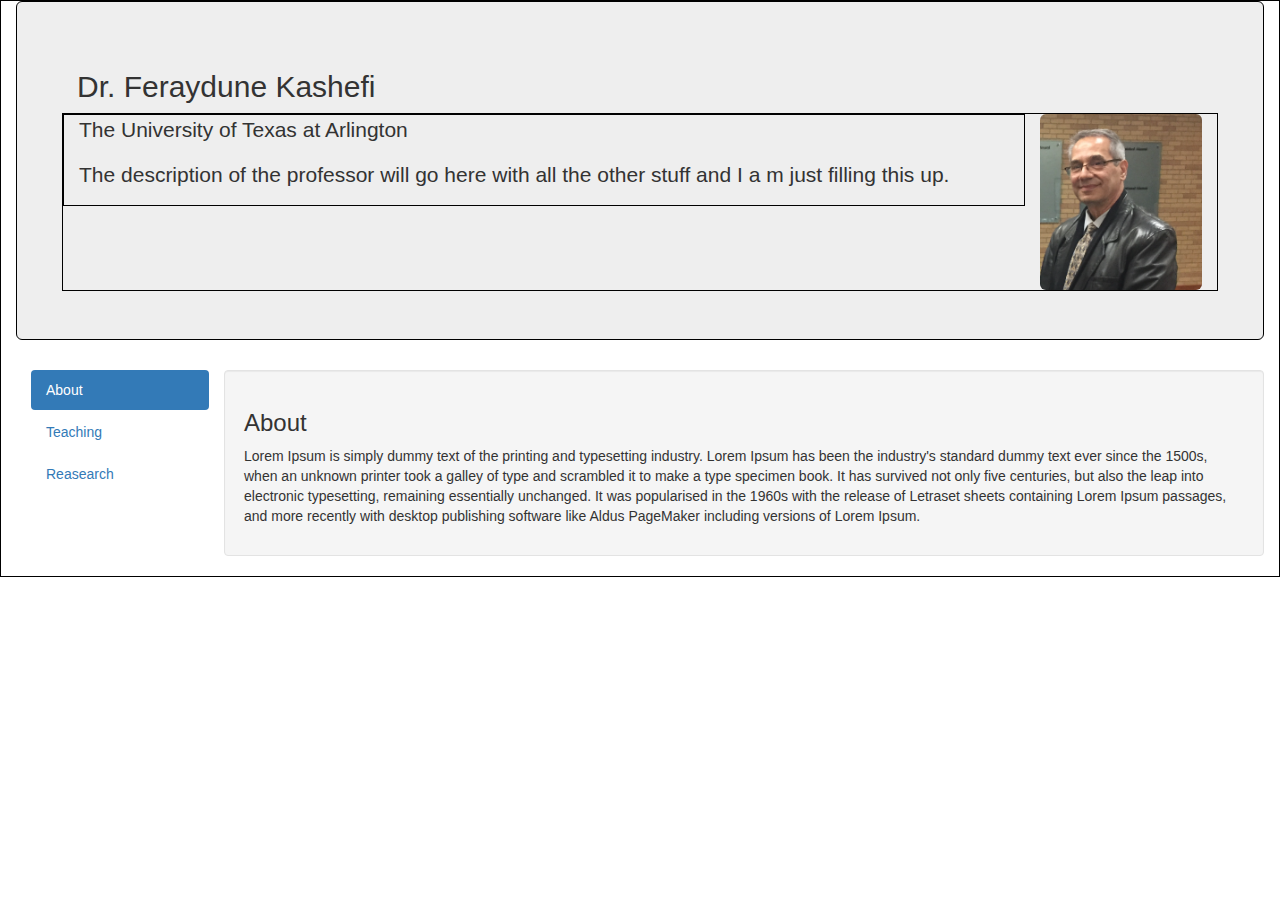
==== index.html @ 4facb477 "Initial commit with files" ====
<!doctype html>
<html lang='en'>
<head>
<meta name="viewport" content="width=device-width, initial-scale=1.0">
<meta charset="utf-8">
<meta http-equiv="X-UA-Compatible" content="IE=edge">
<link href="css/bootstrap.min.css" rel="stylesheet" media="screen">
<script src="js/jquery-latest.js"></script>
<!-- Custom styles for this template -->
<link href="css/pagespecidfic.css" rel="stylesheet">
<title>
Dr. Feraydune Kashefi - The University of Texas at Arlington
</title>
</head>
<body>
<div class="container-fluid" style="border:1px solid black">
	<div class="jumbotron clearfix" style="border:1px solid black">
        <h2>Dr. Feraydune Kashefi</h2>
        <div class="row" style="border:1px solid black">
        <div class="col-xs-10" style="border:1px solid black">
        <p>The University of Texas at Arlington</p>
        <p>The description of the professor will go here with all the other stuff and  I a m just filling this up.</p>
        </div>
        <div class="col-xs-2" style="display:table-cell;float:none;vertical-align:middle">
        <img src="kashefi.png" class='img-rounded img-responsive' />
        </div>
		</div>
</div>
	<div class="row">
	<div class='col-xs-12'>
		<div class="col-xs-2">
			<ul class="nav nav-pills nav-stacked">
  <li role="presentation" class="active"><a href="#">About</a></li>
  <li role="presentation"><a href="#">Teaching</a></li>
  <li role="presentation"><a href="#">Reasearch</a></li>
</ul>
		</div>
		<div class="well col-xs-10">
<h3>About</h3>
<p>Lorem Ipsum is simply dummy text of the printing and typesetting industry. Lorem Ipsum has been the industry's standard dummy text ever since the 1500s, when an unknown printer took a galley of type and scrambled it to make a type specimen book. It has survived not only five centuries, but also the leap into electronic typesetting, remaining essentially unchanged. It was popularised in the 1960s with the release of Letraset sheets containing Lorem Ipsum passages, and more recently with desktop publishing software like Aldus PageMaker including versions of Lorem Ipsum.</p>
</div>
	</div>
	</div>
</div>
<!-- Bootstrap core JavaScript
================================================== -->
<!-- Placed at the end of the document so the pages load faster -->
<script src="js/bootstrap.min.js"></script>
<script src="js/bootstrap.js"></script>
</body>
</html>
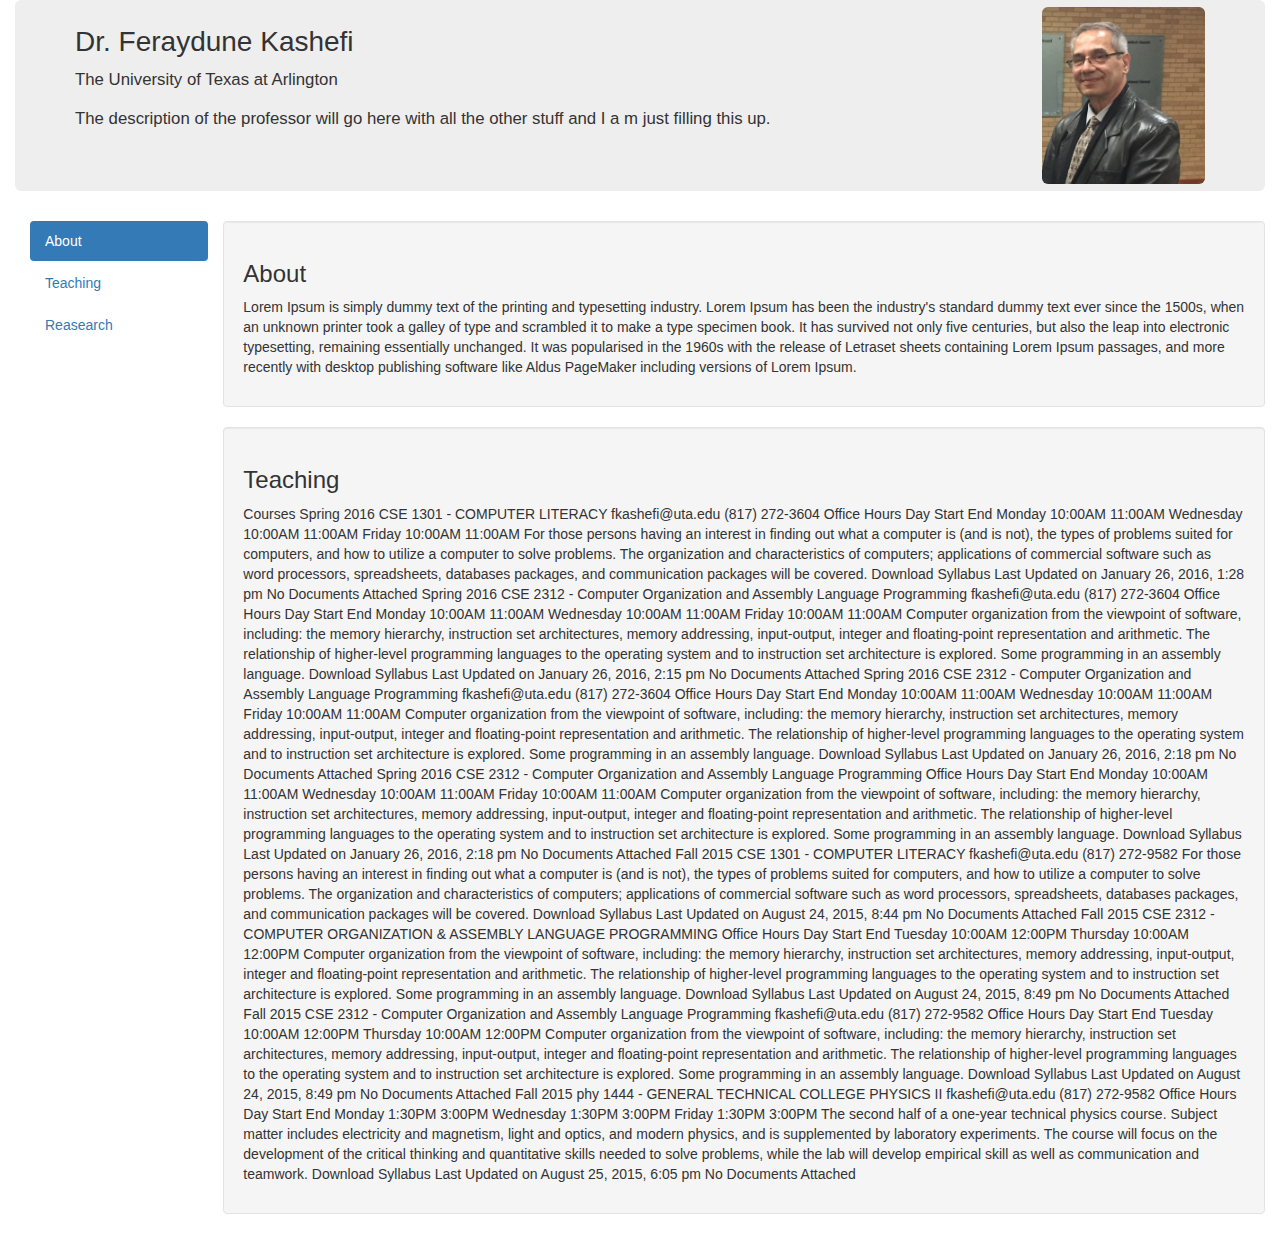
==== commit 6dd5ffb7: "Added Scrollspy and Affix to vertical nav pills [fixes needed]" ====
--- a/index.html
+++ b/index.html
@@ -8,36 +8,140 @@
 <script src="js/jquery-latest.js"></script>
 <!-- Custom styles for this template -->
 <link href="css/pagespecidfic.css" rel="stylesheet">
+<style>
+body{
+position: relative;
+}
+  .affix {
+      top: 25px;
+  }
+  .jumbotron {
+    padding: 0.5em 0.6em;
+	}
+	.jumbotron h1 {
+        font-size: 2em;
+    }
+    .jumbotron p {
+        font-size: 1.2em;
+	}
+</style>
 <title>
 Dr. Feraydune Kashefi - The University of Texas at Arlington
 </title>
 </head>
-<body>
-<div class="container-fluid" style="border:1px solid black">
-	<div class="jumbotron clearfix" style="border:1px solid black">
-        <h2>Dr. Feraydune Kashefi</h2>
-        <div class="row" style="border:1px solid black">
-        <div class="col-xs-10" style="border:1px solid black">
+<body data-spy="scroll" data-target="#myScrollspy" data-offset="15">
+<div class="container-fluid" style="">
+	<div class="jumbotron clearfix" style="border:1px  ">
+	        <div class="row" style="border:1px ">
+        <div class="col-xs-10" style="border:1px  ">
+                <h1>Dr. Feraydune Kashefi</h1>
         <p>The University of Texas at Arlington</p>
         <p>The description of the professor will go here with all the other stuff and  I a m just filling this up.</p>
         </div>
-        <div class="col-xs-2" style="display:table-cell;float:none;vertical-align:middle">
+        <div class="col-xs-2" style="">
         <img src="kashefi.png" class='img-rounded img-responsive' />
         </div>
 		</div>
 </div>
 	<div class="row">
 	<div class='col-xs-12'>
-		<div class="col-xs-2">
-			<ul class="nav nav-pills nav-stacked">
-  <li role="presentation" class="active"><a href="#">About</a></li>
-  <li role="presentation"><a href="#">Teaching</a></li>
-  <li role="presentation"><a href="#">Reasearch</a></li>
+		<div class="col-xs-2 col-sm-2 hidden-xs">
+		<nav id="myScrollspy">
+			<ul class="nav nav-pills nav-stacked" data-spy="affix" data-offset-top="300">
+  <li role="presentation" class="active"><a href="#about">About</a></li>
+  <li role="presentation"><a href="#teaching">Teaching</a></li>
+  <li role="presentation"><a href="#research">Reasearch</a></li>
 </ul>
+		</nav>
 		</div>
-		<div class="well col-xs-10">
+		<div class="well col-xs-12 col-sm-10" id="about">
 <h3>About</h3>
 <p>Lorem Ipsum is simply dummy text of the printing and typesetting industry. Lorem Ipsum has been the industry's standard dummy text ever since the 1500s, when an unknown printer took a galley of type and scrambled it to make a type specimen book. It has survived not only five centuries, but also the leap into electronic typesetting, remaining essentially unchanged. It was popularised in the 1960s with the release of Letraset sheets containing Lorem Ipsum passages, and more recently with desktop publishing software like Aldus PageMaker including versions of Lorem Ipsum.</p>
+</div>
+	<div class="well col-xs-12 col-xs-offset-0 col-sm-10 col-sm-offset-2" id="teaching">
+<h3>Teaching</h3>
+<p>
+Courses
+Spring 2016
+CSE 1301 - COMPUTER LITERACY
+ fkashefi@uta.edu  (817) 272-3604
+ Office Hours
+Day	Start	End
+Monday	10:00AM	11:00AM
+Wednesday	10:00AM	11:00AM
+Friday	10:00AM	11:00AM
+For those persons having an interest in finding out what a computer is (and is not), the types of problems suited for computers, and how to utilize a computer to solve problems. The organization and characteristics of computers; applications of commercial software such as word processors, spreadsheets, databases packages, and communication packages will be covered.
+ Download Syllabus  Last Updated on January 26, 2016, 1:28 pm 
+No Documents Attached
+Spring 2016
+CSE 2312 - Computer Organization and Assembly Language Programming
+ fkashefi@uta.edu  (817) 272-3604
+ Office Hours
+Day	Start	End
+Monday	10:00AM	11:00AM
+Wednesday	10:00AM	11:00AM
+Friday	10:00AM	11:00AM
+Computer organization from the viewpoint of software, including: the memory hierarchy, instruction set architectures, memory addressing, input-output, integer and floating-point representation and arithmetic. The relationship of higher-level programming languages to the operating system and to instruction set architecture is explored. Some programming in an assembly language.
+ Download Syllabus  Last Updated on January 26, 2016, 2:15 pm 
+No Documents Attached
+Spring 2016
+CSE 2312 - Computer Organization and Assembly Language Programming
+ fkashefi@uta.edu  (817) 272-3604
+ Office Hours
+Day	Start	End
+Monday	10:00AM	11:00AM
+Wednesday	10:00AM	11:00AM
+Friday	10:00AM	11:00AM
+Computer organization from the viewpoint of software, including: the memory hierarchy, instruction set architectures, memory addressing, input-output, integer and floating-point representation and arithmetic. The relationship of higher-level programming languages to the operating system and to instruction set architecture is explored. Some programming in an assembly language.
+ Download Syllabus  Last Updated on January 26, 2016, 2:18 pm 
+No Documents Attached
+Spring 2016
+CSE 2312 - Computer Organization and Assembly Language Programming
+ Office Hours
+Day	Start	End
+Monday	10:00AM	11:00AM
+Wednesday	10:00AM	11:00AM
+Friday	10:00AM	11:00AM
+Computer organization from the viewpoint of software, including: the memory hierarchy, instruction set architectures, memory addressing, input-output, integer and floating-point representation and arithmetic. The relationship of higher-level programming languages to the operating system and to instruction set architecture is explored. Some programming in an assembly language.
+ Download Syllabus  Last Updated on January 26, 2016, 2:18 pm 
+No Documents Attached
+Fall 2015
+CSE 1301 - COMPUTER LITERACY
+ fkashefi@uta.edu  (817) 272-9582
+For those persons having an interest in finding out what a computer is (and is not), the types of problems suited for computers, and how to utilize a computer to solve problems. The organization and characteristics of computers; applications of commercial software such as word processors, spreadsheets, databases packages, and communication packages will be covered.
+ Download Syllabus  Last Updated on August 24, 2015, 8:44 pm 
+No Documents Attached
+Fall 2015
+CSE 2312 - COMPUTER ORGANIZATION & ASSEMBLY LANGUAGE PROGRAMMING
+ Office Hours
+Day	Start	End
+Tuesday	10:00AM	12:00PM
+Thursday	10:00AM	12:00PM
+Computer organization from the viewpoint of software, including: the memory hierarchy, instruction set architectures, memory addressing, input-output, integer and floating-point representation and arithmetic. The relationship of higher-level programming languages to the operating system and to instruction set architecture is explored. Some programming in an assembly language.
+ Download Syllabus  Last Updated on August 24, 2015, 8:49 pm 
+No Documents Attached
+Fall 2015
+CSE 2312 - Computer Organization and Assembly Language Programming
+ fkashefi@uta.edu  (817) 272-9582
+ Office Hours
+Day	Start	End
+Tuesday	10:00AM	12:00PM
+Thursday	10:00AM	12:00PM
+Computer organization from the viewpoint of software, including: the memory hierarchy, instruction set architectures, memory addressing, input-output, integer and floating-point representation and arithmetic. The relationship of higher-level programming languages to the operating system and to instruction set architecture is explored. Some programming in an assembly language.
+ Download Syllabus  Last Updated on August 24, 2015, 8:49 pm 
+No Documents Attached
+Fall 2015
+phy 1444 - GENERAL TECHNICAL COLLEGE PHYSICS II
+ fkashefi@uta.edu  (817) 272-9582
+ Office Hours
+Day	Start	End
+Monday	1:30PM	3:00PM
+Wednesday	1:30PM	3:00PM
+Friday	1:30PM	3:00PM
+The second half of a one-year technical physics course.  Subject matter includes electricity and magnetism, light and optics, and modern physics, and is supplemented by laboratory experiments. The course will focus on the development of the critical thinking and quantitative skills needed to solve problems, while the lab will develop empirical skill as well as communication and teamwork.
+ Download Syllabus  Last Updated on August 25, 2015, 6:05 pm 
+No Documents Attached
+</p>
 </div>
 	</div>
 	</div>
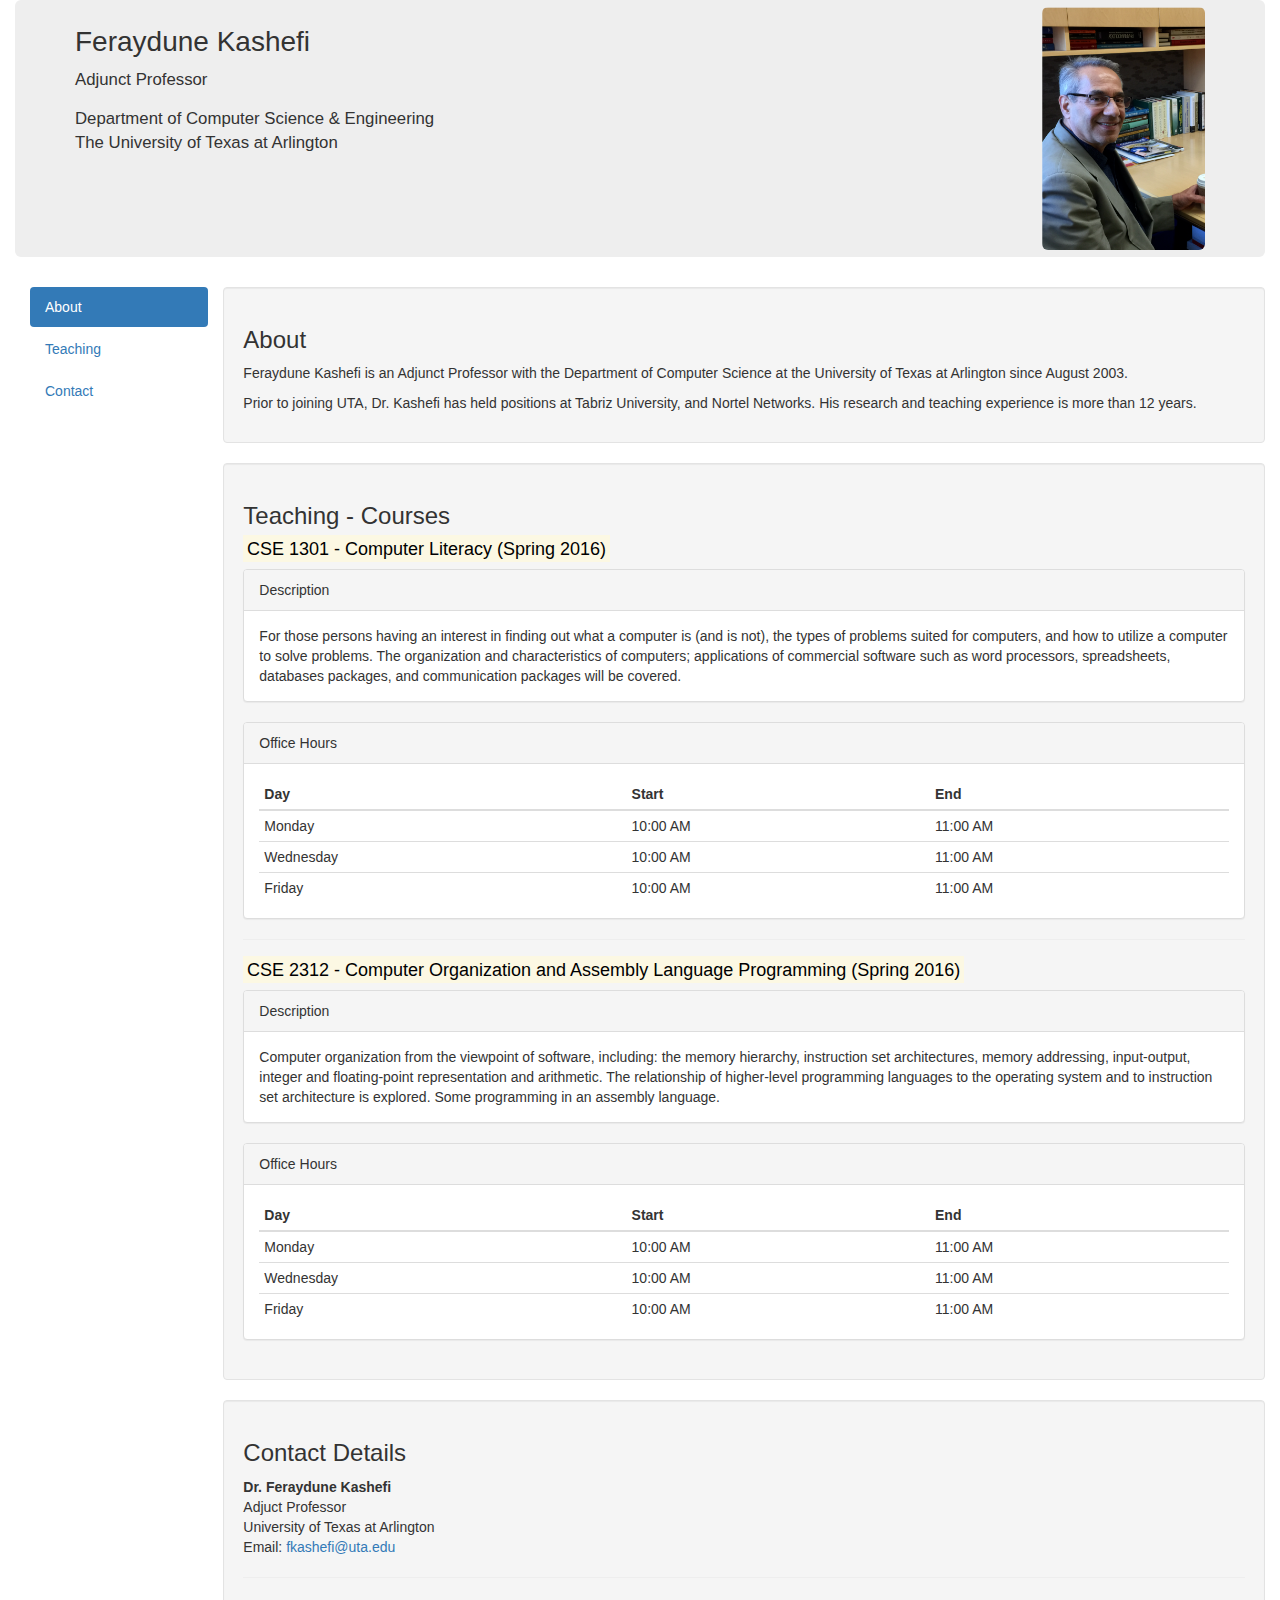
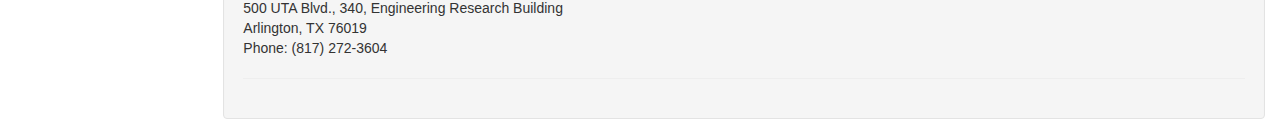
==== commit e56c67cc: "partitioning different sections in different files" ====
--- a/index.html
+++ b/index.html
@@ -8,6 +8,7 @@
 <script src="js/jquery-latest.js"></script>
 <!-- Custom styles for this template -->
 <link href="css/pagespecidfic.css" rel="stylesheet">
+<script src="js/w3data.js"></script>
 <style>
 body{
 position: relative;
@@ -25,127 +26,147 @@
         font-size: 1.2em;
 	}
 </style>
+<script>
+$( document ).ready(function() {
+$('#affixul').attr('data-offset-top',$('#jumbo').height());
+});
+</script>
 <title>
 Dr. Feraydune Kashefi - The University of Texas at Arlington
 </title>
 </head>
 <body data-spy="scroll" data-target="#myScrollspy" data-offset="15">
 <div class="container-fluid" style="">
-	<div class="jumbotron clearfix" style="border:1px  ">
+	<div id="jumbo" class="jumbotron clearfix" style="border:1px  ">
 	        <div class="row" style="border:1px ">
         <div class="col-xs-10" style="border:1px  ">
-                <h1>Dr. Feraydune Kashefi</h1>
-        <p>The University of Texas at Arlington</p>
-        <p>The description of the professor will go here with all the other stuff and  I a m just filling this up.</p>
+                <h1>Feraydune Kashefi</h1>
+                <p>Adjunct Professor<p>
+                <p>
+                Department of Computer Science & Engineering<br/>
+        The University of Texas at Arlington<br/></p>
+        <p></p>
         </div>
         <div class="col-xs-2" style="">
         <img src="kashefi.png" class='img-rounded img-responsive' />
         </div>
 		</div>
+</div><!--jumbotron!-->
+<div class="row">
+<div class='col-xs-12'>
+<div class="col-xs-2 col-sm-2 hidden-xs">
+<nav id="myScrollspy">
+<ul id="affixul" class="nav nav-pills nav-stacked" data-spy="affix" data-offset-top="300">
+<li role="presentation" class="active"><a href="#about">About</a></li>
+<li role="presentation"><a href="#teaching">Teaching</a></li>
+<li role="presentation"><a href="#contact">Contact</a></li>
+</ul>
+</nav>
+</div><!--vertical navbar pills col!-->
+<div class="well col-xs-12 col-sm-10" id="about">
+<div w3-include-html="about.html">
 </div>
-	<div class="row">
-	<div class='col-xs-12'>
-		<div class="col-xs-2 col-sm-2 hidden-xs">
-		<nav id="myScrollspy">
-			<ul class="nav nav-pills nav-stacked" data-spy="affix" data-offset-top="300">
-  <li role="presentation" class="active"><a href="#about">About</a></li>
-  <li role="presentation"><a href="#teaching">Teaching</a></li>
-  <li role="presentation"><a href="#research">Reasearch</a></li>
-</ul>
-		</nav>
-		</div>
-		<div class="well col-xs-12 col-sm-10" id="about">
-<h3>About</h3>
-<p>Lorem Ipsum is simply dummy text of the printing and typesetting industry. Lorem Ipsum has been the industry's standard dummy text ever since the 1500s, when an unknown printer took a galley of type and scrambled it to make a type specimen book. It has survived not only five centuries, but also the leap into electronic typesetting, remaining essentially unchanged. It was popularised in the 1960s with the release of Letraset sheets containing Lorem Ipsum passages, and more recently with desktop publishing software like Aldus PageMaker including versions of Lorem Ipsum.</p>
-</div>
-	<div class="well col-xs-12 col-xs-offset-0 col-sm-10 col-sm-offset-2" id="teaching">
-<h3>Teaching</h3>
+</div><!--about col!-->
+<script>
+w3IncludeHTML();
+</script>
+<div class="well col-xs-12 col-xs-offset-0 col-sm-10 col-sm-offset-2" id="teaching">
+<h3>Teaching - Courses</h3>
+<h4><mark>CSE 1301 - Computer Literacy (Spring 2016)</mark></h4>
+<div class="panel panel-default">
+  <div class="panel-heading">Description</div>
+  <div class="panel-body">
+  For those persons having an interest in finding out what a computer is (and is not), the types of problems suited for computers, and how to utilize a computer to solve problems. The organization and characteristics of computers; applications of commercial software such as word processors, spreadsheets, databases packages, and communication packages will be covered.
+  </div>
+</div><!--panel!-->
+<div class="panel panel-default">
+  <div class="panel-heading">Office Hours</div>
+  <div class="panel-body">
+  <table class="table table-condensed" style="margin-bottom:0px">
+  <thead>
+      <tr>
+        <th>Day</th>
+        <th>Start</th>
+        <th>End</th>
+      </tr>
+    </thead>
+    <tbody>
+      <tr>
+        <td>Monday</td>
+        <td>10:00 AM</td>
+        <td>11:00 AM</td>
+      </tr>
+      <tr>
+        <td>Wednesday</td>
+        <td>10:00 AM</td>
+        <td>11:00 AM</td>
+      </tr>
+      <tr>
+        <td>Friday</td>
+        <td>10:00 AM</td>
+        <td>11:00 AM</td>
+      </tr>
+    </tbody>
+  </table>
+  </div>
+</div><!--panel!-->
+<hr/>
+<h4><mark>CSE 2312 - Computer Organization and Assembly Language Programming (Spring 2016)</mark></h4>
+<div class="panel panel-default">
+  <div class="panel-heading">Description</div>
+  <div class="panel-body">
+  Computer organization from the viewpoint of software, including: the memory hierarchy, instruction set architectures, memory addressing, input-output, integer and floating-point representation and arithmetic. The relationship of higher-level programming languages to the operating system and to instruction set architecture is explored. Some programming in an assembly language.
+  </div>
+</div><!--panel!-->
+<div class="panel panel-default">
+  <div class="panel-heading">Office Hours</div>
+  <div class="panel-body">
+  <table class="table table-condensed" style="margin-bottom:0px">
+  <thead>
+      <tr>
+        <th>Day</th>
+        <th>Start</th>
+        <th>End</th>
+      </tr>
+    </thead>
+    <tbody>
+      <tr>
+        <td>Monday</td>
+        <td>10:00 AM</td>
+        <td>11:00 AM</td>
+      </tr>
+      <tr>
+        <td>Wednesday</td>
+        <td>10:00 AM</td>
+        <td>11:00 AM</td>
+      </tr>
+      <tr>
+        <td>Friday</td>
+        <td>10:00 AM</td>
+        <td>11:00 AM</td>
+      </tr>
+    </tbody>
+  </table>
+  </div>
+</div><!--panel!-->
+</div><!--teaching col!-->
+<div class="well col-xs-12 col-xs-offset-0 col-sm-10 col-sm-offset-2" id="contact">
+<h3>Contact Details</h3>
 <p>
-Courses
-Spring 2016
-CSE 1301 - COMPUTER LITERACY
- fkashefi@uta.edu  (817) 272-3604
- Office Hours
-Day	Start	End
-Monday	10:00AM	11:00AM
-Wednesday	10:00AM	11:00AM
-Friday	10:00AM	11:00AM
-For those persons having an interest in finding out what a computer is (and is not), the types of problems suited for computers, and how to utilize a computer to solve problems. The organization and characteristics of computers; applications of commercial software such as word processors, spreadsheets, databases packages, and communication packages will be covered.
- Download Syllabus  Last Updated on January 26, 2016, 1:28 pm 
-No Documents Attached
-Spring 2016
-CSE 2312 - Computer Organization and Assembly Language Programming
- fkashefi@uta.edu  (817) 272-3604
- Office Hours
-Day	Start	End
-Monday	10:00AM	11:00AM
-Wednesday	10:00AM	11:00AM
-Friday	10:00AM	11:00AM
-Computer organization from the viewpoint of software, including: the memory hierarchy, instruction set architectures, memory addressing, input-output, integer and floating-point representation and arithmetic. The relationship of higher-level programming languages to the operating system and to instruction set architecture is explored. Some programming in an assembly language.
- Download Syllabus  Last Updated on January 26, 2016, 2:15 pm 
-No Documents Attached
-Spring 2016
-CSE 2312 - Computer Organization and Assembly Language Programming
- fkashefi@uta.edu  (817) 272-3604
- Office Hours
-Day	Start	End
-Monday	10:00AM	11:00AM
-Wednesday	10:00AM	11:00AM
-Friday	10:00AM	11:00AM
-Computer organization from the viewpoint of software, including: the memory hierarchy, instruction set architectures, memory addressing, input-output, integer and floating-point representation and arithmetic. The relationship of higher-level programming languages to the operating system and to instruction set architecture is explored. Some programming in an assembly language.
- Download Syllabus  Last Updated on January 26, 2016, 2:18 pm 
-No Documents Attached
-Spring 2016
-CSE 2312 - Computer Organization and Assembly Language Programming
- Office Hours
-Day	Start	End
-Monday	10:00AM	11:00AM
-Wednesday	10:00AM	11:00AM
-Friday	10:00AM	11:00AM
-Computer organization from the viewpoint of software, including: the memory hierarchy, instruction set architectures, memory addressing, input-output, integer and floating-point representation and arithmetic. The relationship of higher-level programming languages to the operating system and to instruction set architecture is explored. Some programming in an assembly language.
- Download Syllabus  Last Updated on January 26, 2016, 2:18 pm 
-No Documents Attached
-Fall 2015
-CSE 1301 - COMPUTER LITERACY
- fkashefi@uta.edu  (817) 272-9582
-For those persons having an interest in finding out what a computer is (and is not), the types of problems suited for computers, and how to utilize a computer to solve problems. The organization and characteristics of computers; applications of commercial software such as word processors, spreadsheets, databases packages, and communication packages will be covered.
- Download Syllabus  Last Updated on August 24, 2015, 8:44 pm 
-No Documents Attached
-Fall 2015
-CSE 2312 - COMPUTER ORGANIZATION & ASSEMBLY LANGUAGE PROGRAMMING
- Office Hours
-Day	Start	End
-Tuesday	10:00AM	12:00PM
-Thursday	10:00AM	12:00PM
-Computer organization from the viewpoint of software, including: the memory hierarchy, instruction set architectures, memory addressing, input-output, integer and floating-point representation and arithmetic. The relationship of higher-level programming languages to the operating system and to instruction set architecture is explored. Some programming in an assembly language.
- Download Syllabus  Last Updated on August 24, 2015, 8:49 pm 
-No Documents Attached
-Fall 2015
-CSE 2312 - Computer Organization and Assembly Language Programming
- fkashefi@uta.edu  (817) 272-9582
- Office Hours
-Day	Start	End
-Tuesday	10:00AM	12:00PM
-Thursday	10:00AM	12:00PM
-Computer organization from the viewpoint of software, including: the memory hierarchy, instruction set architectures, memory addressing, input-output, integer and floating-point representation and arithmetic. The relationship of higher-level programming languages to the operating system and to instruction set architecture is explored. Some programming in an assembly language.
- Download Syllabus  Last Updated on August 24, 2015, 8:49 pm 
-No Documents Attached
-Fall 2015
-phy 1444 - GENERAL TECHNICAL COLLEGE PHYSICS II
- fkashefi@uta.edu  (817) 272-9582
- Office Hours
-Day	Start	End
-Monday	1:30PM	3:00PM
-Wednesday	1:30PM	3:00PM
-Friday	1:30PM	3:00PM
-The second half of a one-year technical physics course.  Subject matter includes electricity and magnetism, light and optics, and modern physics, and is supplemented by laboratory experiments. The course will focus on the development of the critical thinking and quantitative skills needed to solve problems, while the lab will develop empirical skill as well as communication and teamwork.
- Download Syllabus  Last Updated on August 25, 2015, 6:05 pm 
-No Documents Attached
+<b>Dr. Feraydune Kashefi</b><br/>
+Adjuct Professor<br/>
+University of Texas at Arlington<br/>
+Email: <a href="mailto:fkashefi@uta.edu">fkashefi@uta.edu</a><br/>
+<hr/>
+500 UTA Blvd., 340, Engineering Research Building<br/>
+Arlington, TX 76019<br/>
+Phone: (817) 272-3604<br/>
+<hr/>
 </p>
-</div>
-	</div>
-	</div>
-</div>
+</div><!--contact col!-->
+</div><!--enclosing col for all other cols!-->
+</div><!--row!-->
+	</div><!--container fluid!-->
 <!-- Bootstrap core JavaScript
 ================================================== -->
 <!-- Placed at the end of the document so the pages load faster -->
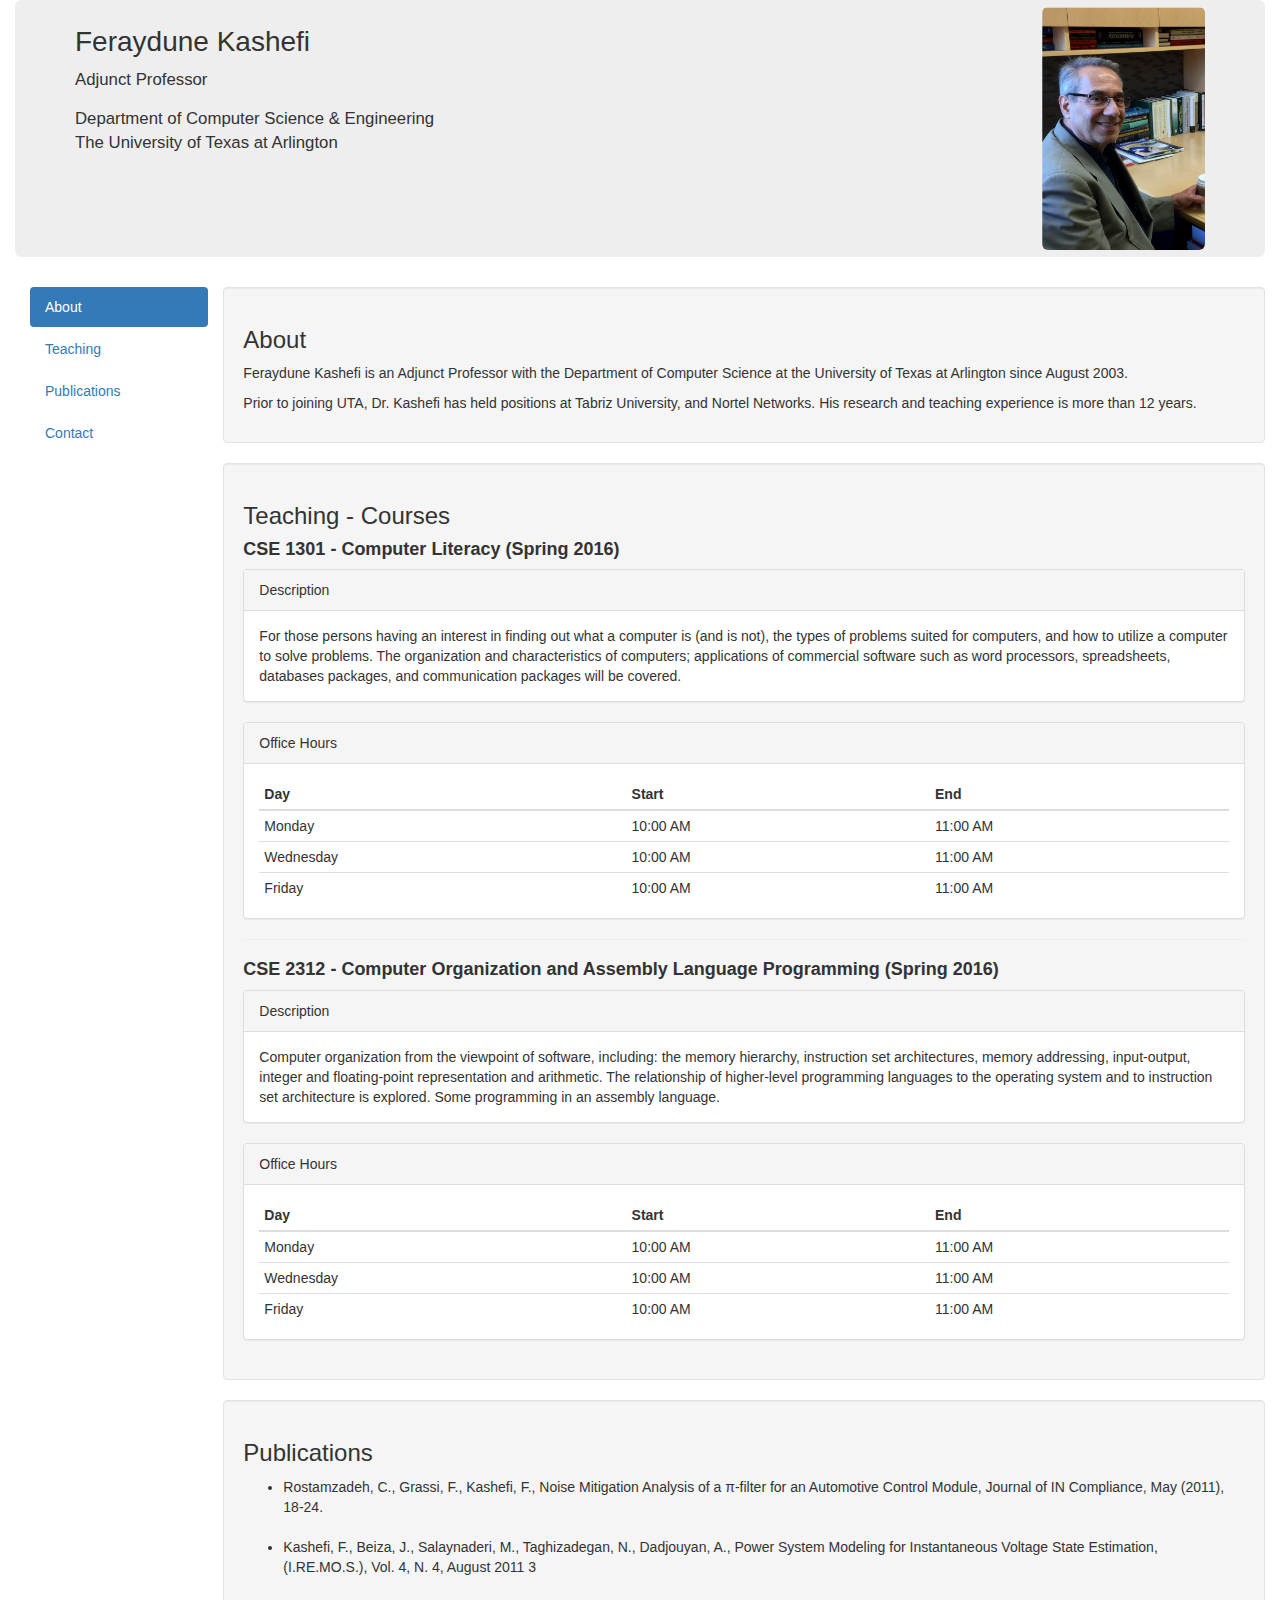
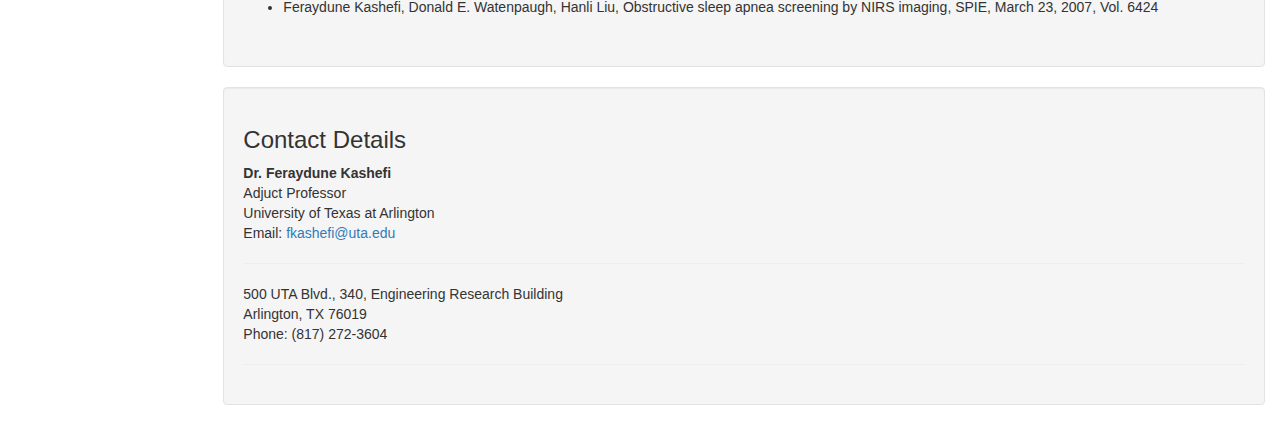
==== commit 1bdb3253: "delivery one" ====
--- a/index.html
+++ b/index.html
@@ -6,15 +6,12 @@
 <meta http-equiv="X-UA-Compatible" content="IE=edge">
 <link href="css/bootstrap.min.css" rel="stylesheet" media="screen">
 <script src="js/jquery-latest.js"></script>
-<!-- Custom styles for this template -->
-<link href="css/pagespecidfic.css" rel="stylesheet">
-<script src="js/w3data.js"></script>
 <style>
 body{
 position: relative;
 }
   .affix {
-      top: 25px;
+      top: 42px;
   }
   .jumbotron {
     padding: 0.5em 0.6em;
@@ -27,28 +24,57 @@
 	}
 </style>
 <script>
+$( window ).resize(function() {
+$('#affixul').attr('data-offset-top',$('#jumbo').height());
+});
 $( document ).ready(function() {
 $('#affixul').attr('data-offset-top',$('#jumbo').height());
 });
+$( window ).load(function() {
+$('#affixul').attr('data-offset-top',$('#jumbo').height());
+});
 </script>
+<!--************************************************************************************************************************
+****************************************************************************************************************************
+****************TITLE OF THE PAGE************************************************************************************************************
+****************************************************************************************************************************
+****************************************************************************************************************************
+**************************************************************-->
 <title>
 Dr. Feraydune Kashefi - The University of Texas at Arlington
 </title>
+<!--************************************************************************************************************************
+****************************************************************************************************************************
+****************END OF TITLE OF THE PAGE************************************************************************************************************
+****************************************************************************************************************************
+****************************************************************************************************************************
+**************************************************************-->
 </head>
 <body data-spy="scroll" data-target="#myScrollspy" data-offset="15">
 <div class="container-fluid" style="">
 	<div id="jumbo" class="jumbotron clearfix" style="border:1px  ">
-	        <div class="row" style="border:1px ">
+	    <div class="row" style="border:1px ">
         <div class="col-xs-10" style="border:1px  ">
-                <h1>Feraydune Kashefi</h1>
-                <p>Adjunct Professor<p>
-                <p>
-                Department of Computer Science & Engineering<br/>
-        The University of Texas at Arlington<br/></p>
-        <p></p>
+        <!--************************************************************************************************************************
+****************************************************************************************************************************
+****************PAGE HEADING************************************************************************************************************
+****************************************************************************************************************************
+****************************************************************************************************************************
+**************************************************************-->
+<h1>Feraydune Kashefi</h1>
+<p>Adjunct Professor<p>
+<p>
+Department of Computer Science & Engineering<br/>
+The University of Texas at Arlington<br/></p>
+<!--************************************************************************************************************************
+****************************************************************************************************************************
+****************END OF PAGE HEADING************************************************************************************************************
+****************************************************************************************************************************
+****************************************************************************************************************************
+**************************************************************-->
         </div>
         <div class="col-xs-2" style="">
-        <img src="kashefi.png" class='img-rounded img-responsive' />
+        <img id="hero_image" src="kashefi.png" class='img-rounded img-responsive' />
         </div>
 		</div>
 </div><!--jumbotron!-->
@@ -57,22 +83,57 @@
 <div class="col-xs-2 col-sm-2 hidden-xs">
 <nav id="myScrollspy">
 <ul id="affixul" class="nav nav-pills nav-stacked" data-spy="affix" data-offset-top="300">
+<!--************************************************************************************************************************
+****************************************************************************************************************************
+****************NAVIGATION BAR ON LEFT SIDE************************************************************************************************************
+****************************************************************************************************************************
+****************************************************************************************************************************
+**************************************************************-->
 <li role="presentation" class="active"><a href="#about">About</a></li>
 <li role="presentation"><a href="#teaching">Teaching</a></li>
+<li role="presentation"><a href="#publications_id">Publications</a></li>
 <li role="presentation"><a href="#contact">Contact</a></li>
+<!--************************************************************************************************************************
+****************************************************************************************************************************
+****************END OF NAVIGATION BAR ON LEFT SIDE************************************************************************************************************
+****************************************************************************************************************************
+****************************************************************************************************************************
+**************************************************************-->
 </ul>
 </nav>
 </div><!--vertical navbar pills col!-->
 <div class="well col-xs-12 col-sm-10" id="about">
-<div w3-include-html="about.html">
-</div>
+<!--************************************************************************************************************************
+****************************************************************************************************************************
+****************ABOUT SECTION************************************************************************************************************
+****************************************************************************************************************************
+****************************************************************************************************************************
+**************************************************************-->
+<h3>About</h3>
+<p>
+Feraydune Kashefi is an Adjunct Professor with the Department of Computer Science at the
+University of Texas at Arlington since August 2003.
+</p>
+<p>
+Prior to joining UTA, Dr. Kashefi has held positions at Tabriz University, and Nortel
+Networks. His research and teaching experience is more than 12 years.
+</p>
+<!--************************************************************************************************************************
+****************************************************************************************************************************
+****************END OF ABOUT SECTION************************************************************************************************************
+****************************************************************************************************************************
+****************************************************************************************************************************
+**************************************************************-->
 </div><!--about col!-->
-<script>
-w3IncludeHTML();
-</script>
 <div class="well col-xs-12 col-xs-offset-0 col-sm-10 col-sm-offset-2" id="teaching">
+<!--************************************************************************************************************************
+****************************************************************************************************************************
+****************TEACHING SECTION************************************************************************************************************
+****************************************************************************************************************************
+****************************************************************************************************************************
+**************************************************************-->
 <h3>Teaching - Courses</h3>
-<h4><mark>CSE 1301 - Computer Literacy (Spring 2016)</mark></h4>
+<h4><strong>CSE 1301 - Computer Literacy (Spring 2016)</strong></h4>
 <div class="panel panel-default">
   <div class="panel-heading">Description</div>
   <div class="panel-body">
@@ -111,7 +172,7 @@
   </div>
 </div><!--panel!-->
 <hr/>
-<h4><mark>CSE 2312 - Computer Organization and Assembly Language Programming (Spring 2016)</mark></h4>
+<h4><strong>CSE 2312 - Computer Organization and Assembly Language Programming (Spring 2016)</strong></h4>
 <div class="panel panel-default">
   <div class="panel-heading">Description</div>
   <div class="panel-body">
@@ -149,8 +210,49 @@
   </table>
   </div>
 </div><!--panel!-->
+<!--************************************************************************************************************************
+****************************************************************************************************************************
+****************END OF TEACHING SECTION************************************************************************************************************
+****************************************************************************************************************************
+****************************************************************************************************************************
+**************************************************************-->
 </div><!--teaching col!-->
+<div class="well col-xs-12 col-xs-offset-0 col-sm-10 col-sm-offset-2" id="publications_id">
+<!--************************************************************************************************************************
+****************************************************************************************************************************
+****************PUBLICATIONS SECTION************************************************************************************************************
+****************************************************************************************************************************
+****************************************************************************************************************************
+**************************************************************-->
+<h3>Publications</h3>
+<ul>
+<li>
+Rostamzadeh, C., Grassi, F., Kashefi, F., Noise Mitigation Analysis of a π-filter for an Automotive Control Module, Journal of IN Compliance, May (2011), 18-24.
+</li>
+<br/>
+<li>
+Kashefi, F., Beiza, J., Salaynaderi, M., Taghizadegan, N., Dadjouyan, A., Power System Modeling for Instantaneous Voltage State Estimation, (I.RE.MO.S.), Vol. 4, N. 4, August 2011 3
+</li>
+<br/>
+<li>
+Feraydune Kashefi, Donald E. Watenpaugh, Hanli Liu, Obstructive sleep apnea screening by NIRS imaging, SPIE, March 23, 2007, Vol. 6424
+</li>
+<br/>
+</ul>
+<!--************************************************************************************************************************
+****************************************************************************************************************************
+****************END OF PUBLICATIONS SECTION************************************************************************************************************
+****************************************************************************************************************************
+****************************************************************************************************************************
+**************************************************************-->
+</div><!--publications_id col!-->
 <div class="well col-xs-12 col-xs-offset-0 col-sm-10 col-sm-offset-2" id="contact">
+<!--************************************************************************************************************************
+****************************************************************************************************************************
+****************CONTACT SECTION************************************************************************************************************
+****************************************************************************************************************************
+****************************************************************************************************************************
+**************************************************************-->
 <h3>Contact Details</h3>
 <p>
 <b>Dr. Feraydune Kashefi</b><br/>
@@ -163,6 +265,12 @@
 Phone: (817) 272-3604<br/>
 <hr/>
 </p>
+<!--************************************************************************************************************************
+****************************************************************************************************************************
+****************END OF CONTACT SECTION************************************************************************************************************
+****************************************************************************************************************************
+****************************************************************************************************************************
+**************************************************************-->
 </div><!--contact col!-->
 </div><!--enclosing col for all other cols!-->
 </div><!--row!-->
